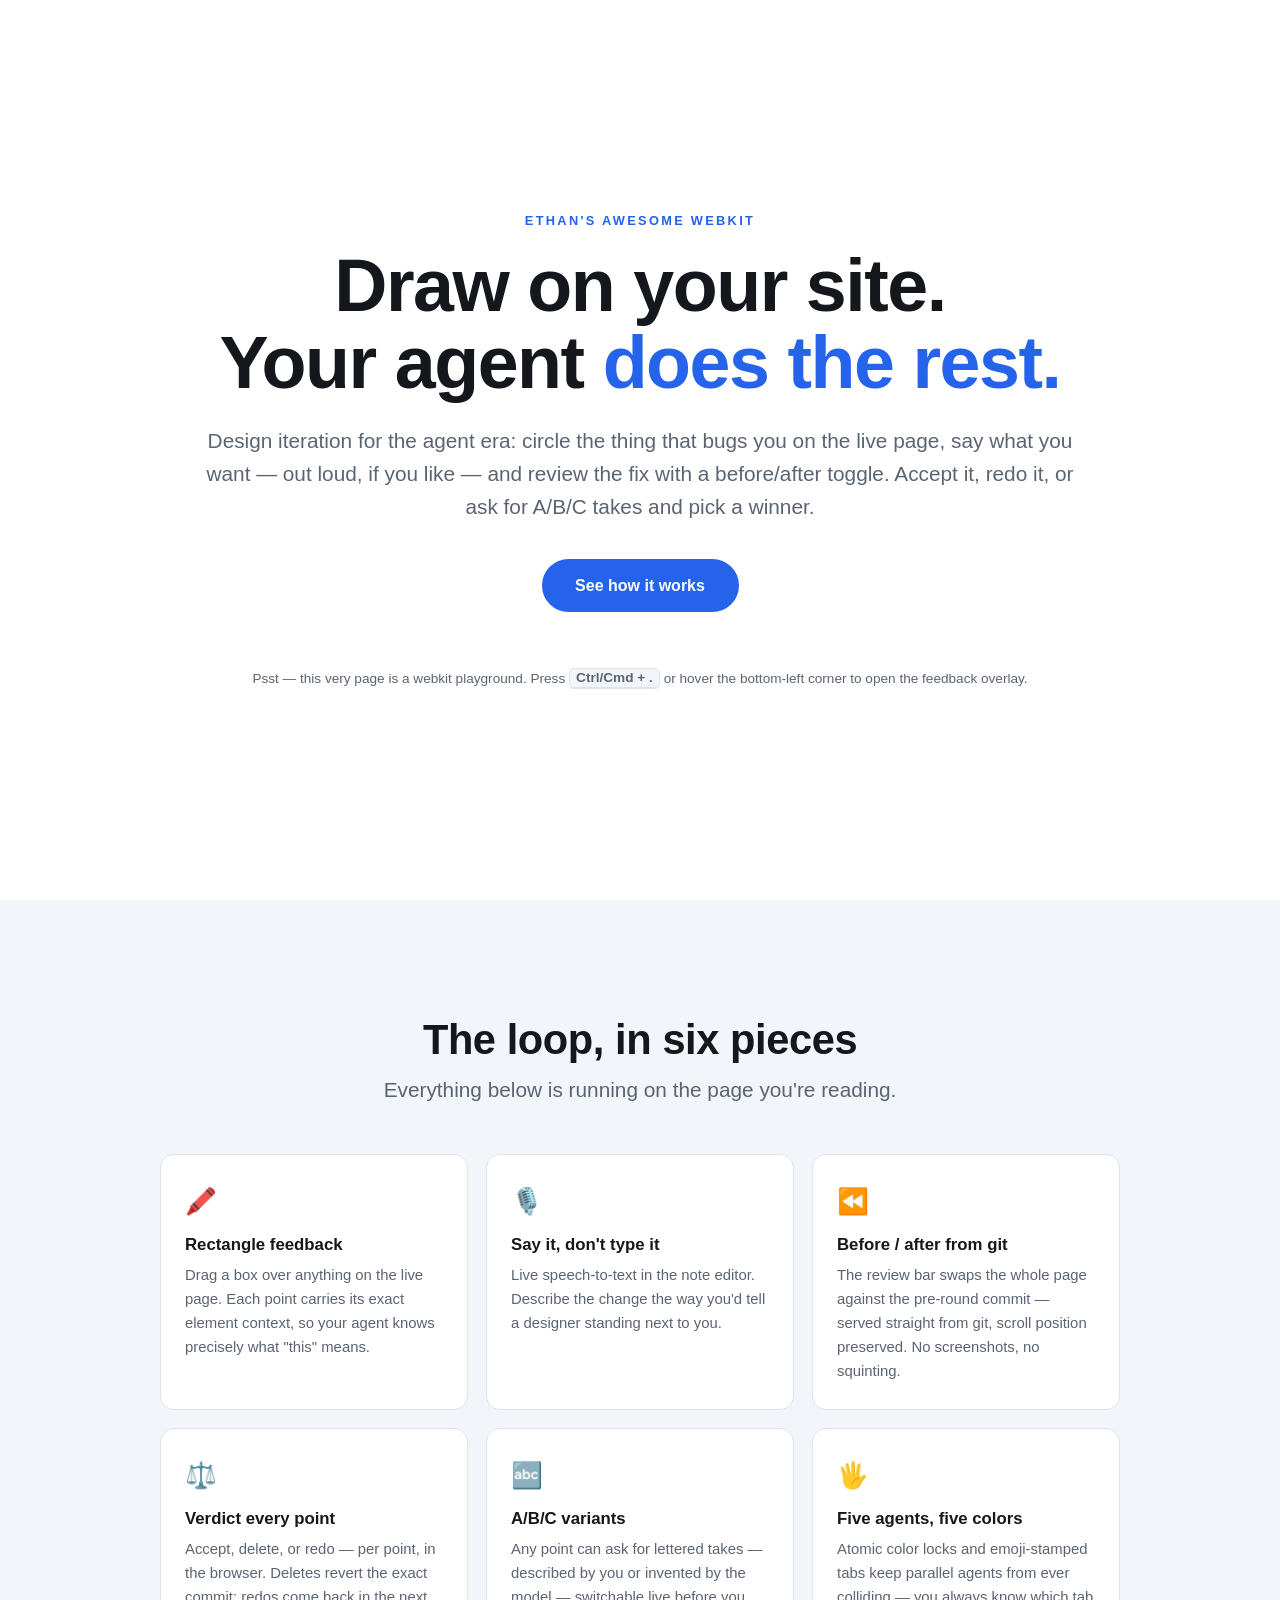
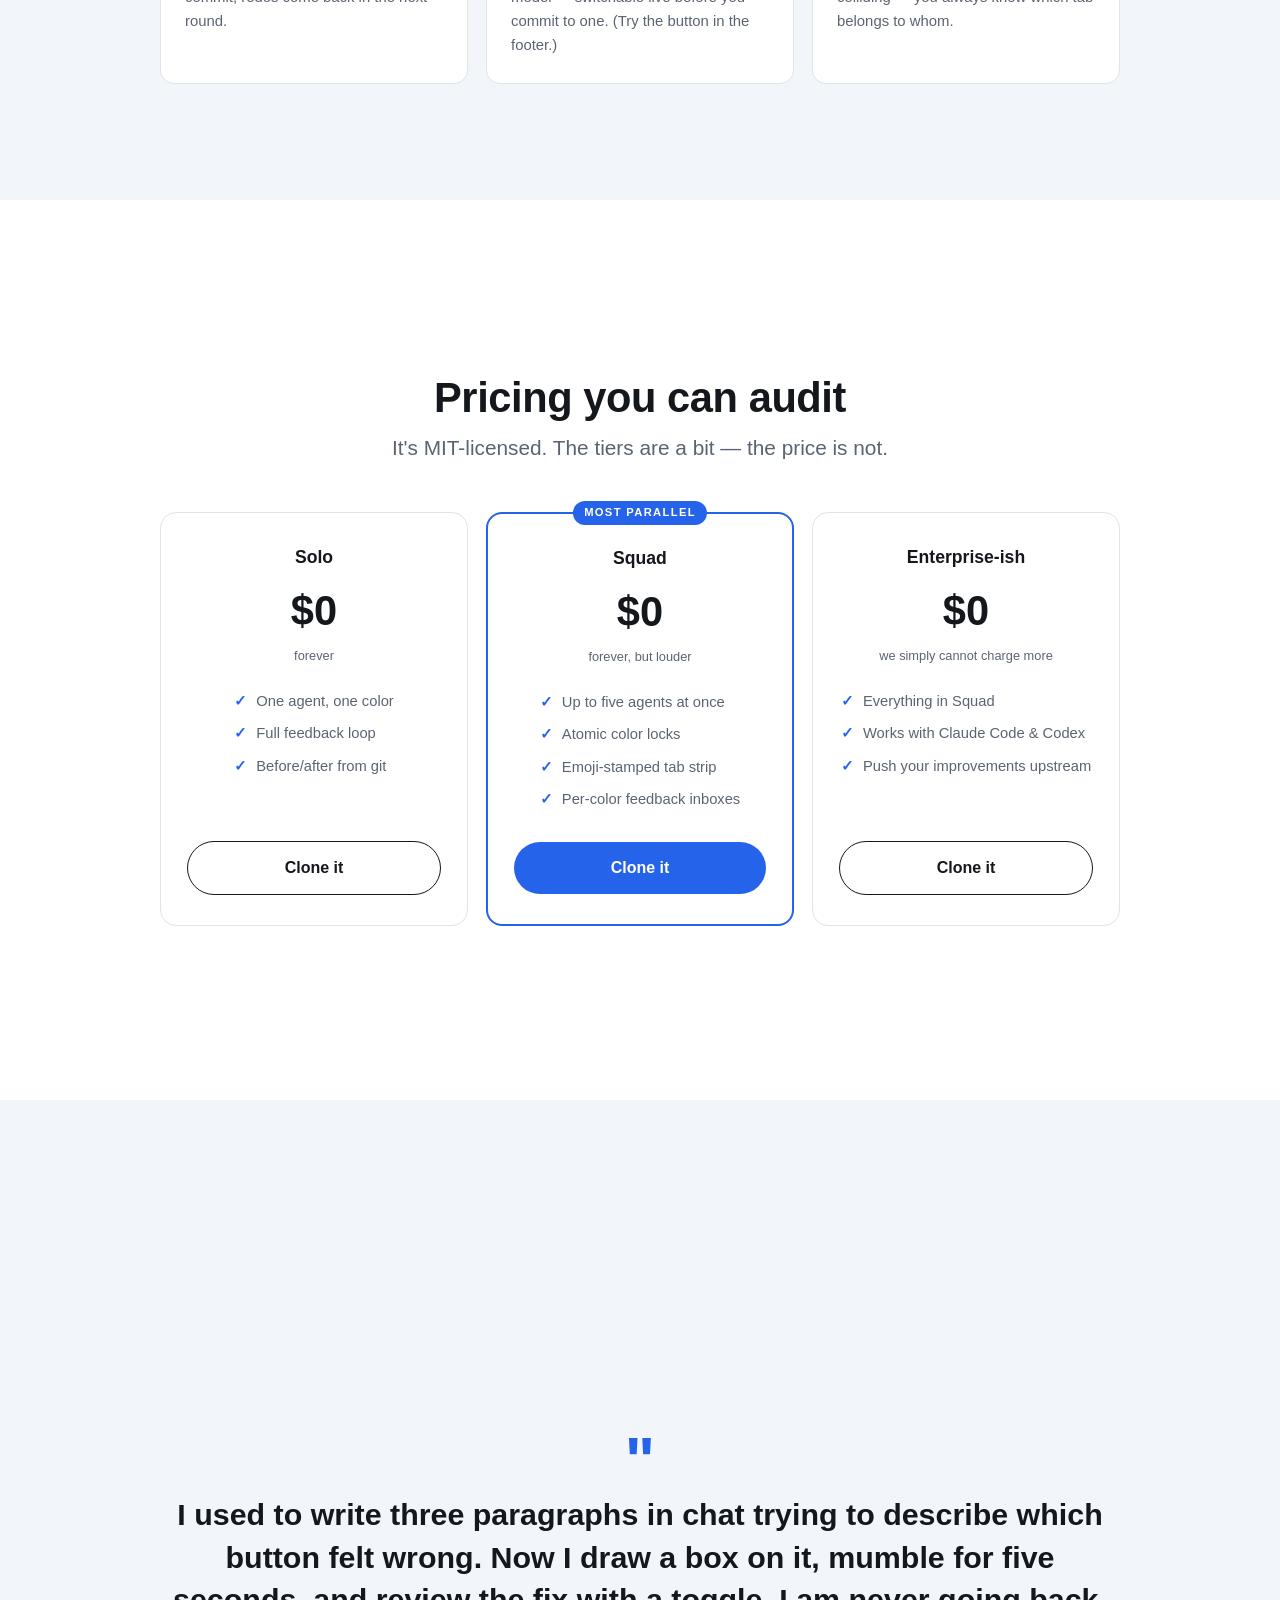
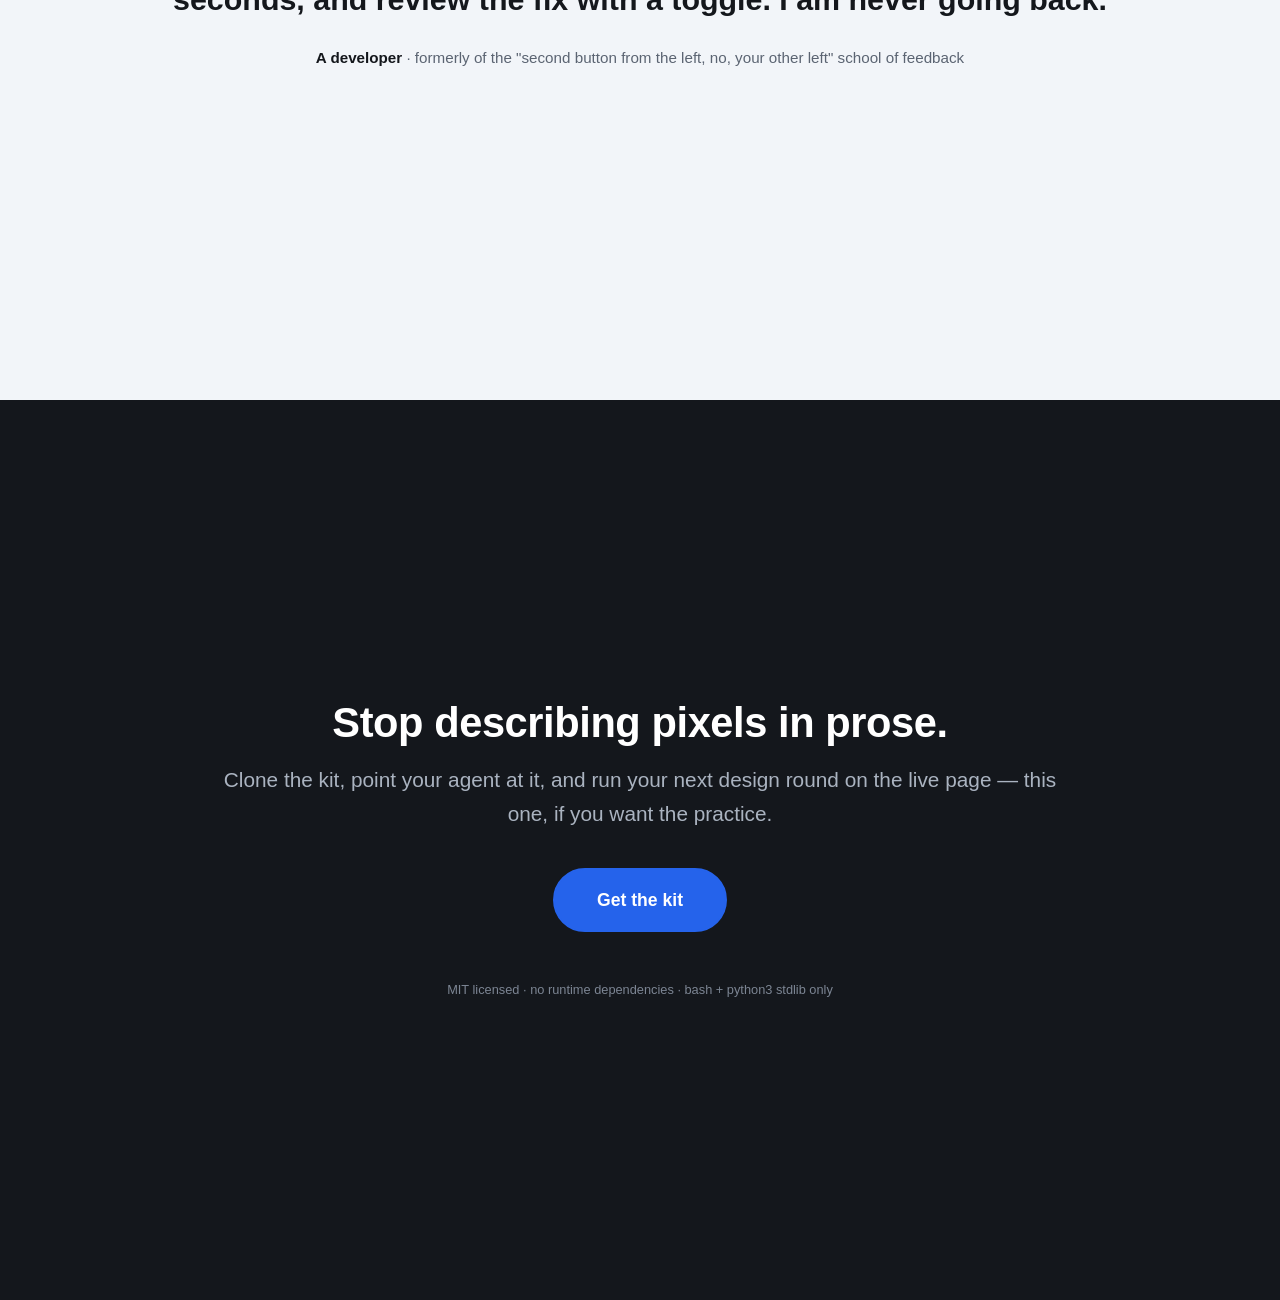
==== examples/demo-site/index.html @ feaa5b7f "Ethan's AWESOME WEBKIT v0.1.0 - agent-driven design iteration devkit A vendorable bundle other devel" ====
<!doctype html>
<html lang="en">
<head>
<meta charset="utf-8">
<meta name="viewport" content="width=device-width, initial-scale=1">
<title>Ethan's AWESOME WEBKIT — demo</title>
<!--
  Demo site for Ethan's AWESOME WEBKIT — deliberately self-contained (inline
  CSS/JS, zero external requests) so it works served by the kit's preview
  server with nothing else installed, and deliberately ABOUT the kit itself:
  when you run a feedback round against this page, the copy you're annotating
  is describing the loop you're using. Eat your own dogfood.

  It also ships one LIVE experiment on the footer section (id "cta", variants
  A/B) with the full marker contract — scope attribute, per-letter comment
  fences, the switcher widget — so the kit's variant review flow (the letter
  chip, chosenLetter accept, finalize) is testable out of the box.
-->
<style>
  /* --ink / --paper are the kit's two anchor tokens: the abc switcher widget
     styles itself from them (var(--ink), var(--paper)), so defining them here
     makes the dev chrome harmonize with the page for free. */
  :root {
    --ink: #14171c;
    --paper: #ffffff;
    --accent: #2563eb;      /* same blue as the webkit overlay accent */
    --muted: #5b6472;
    --wash: #f2f5f9;        /* tinted section background */
    --line: #dfe4ea;
  }

  * { margin: 0; padding: 0; box-sizing: border-box; }
  html { scroll-behavior: smooth; }
  body {
    font-family: -apple-system, BlinkMacSystemFont, "Segoe UI", Roboto, Helvetica, Arial, sans-serif;
    color: var(--ink);
    background: var(--paper);
    line-height: 1.6;
  }

  section {
    min-height: 100vh;
    display: flex;
    flex-direction: column;
    justify-content: center;
    align-items: center;
    padding: 8vh 24px;
  }
  .inner { max-width: 960px; width: 100%; }

  .eyebrow {
    font-size: .8rem;
    font-weight: 700;
    letter-spacing: .18em;
    text-transform: uppercase;
    color: var(--accent);
    margin-bottom: 1rem;
  }
  h1 { font-size: clamp(2.6rem, 7vw, 4.6rem); line-height: 1.05; letter-spacing: -.02em; font-weight: 800; }
  h2 { font-size: clamp(1.8rem, 4vw, 2.6rem); line-height: 1.15; letter-spacing: -.01em; font-weight: 800; margin-bottom: .6rem; }
  .lead { font-size: clamp(1.05rem, 2vw, 1.3rem); color: var(--muted); max-width: 42em; }

  .btn {
    display: inline-block;
    font-weight: 700;
    text-decoration: none;
    border-radius: 999px;
    padding: .85em 2.1em;
    transition: transform .12s ease, box-shadow .12s ease;
  }
  .btn:hover { transform: translateY(-2px); }
  .btn-primary { background: var(--accent); color: #fff; }
  .btn-primary:hover { box-shadow: 0 8px 24px rgba(37, 99, 235, .35); }

  /* ---- hero ---- */
  .hero { text-align: center; }
  .hero h1 span { color: var(--accent); }
  .hero .lead { margin: 1.4rem auto 2.2rem; }
  .hero-hint { margin-top: 3.5rem; font-size: .85rem; color: var(--muted); }
  .hero-hint kbd {
    font: inherit; font-weight: 700;
    border: 1px solid var(--line); border-bottom-width: 2px;
    border-radius: 5px; padding: .1em .45em; background: var(--wash);
  }

  /* ---- features ---- */
  .features { background: var(--wash); }
  .features-head { text-align: center; margin-bottom: 3rem; }
  .grid {
    display: grid;
    grid-template-columns: repeat(auto-fit, minmax(260px, 1fr));
    gap: 18px;
  }
  .card {
    background: var(--paper);
    border: 1px solid var(--line);
    border-radius: 14px;
    padding: 26px 24px;
  }
  .card .glyph { font-size: 1.6rem; margin-bottom: .6rem; }
  .card h3 { font-size: 1.05rem; margin-bottom: .35rem; }
  .card p { font-size: .93rem; color: var(--muted); }

  /* ---- pricing ---- */
  .pricing-head { text-align: center; margin-bottom: 3rem; }
  .plans {
    display: grid;
    grid-template-columns: repeat(auto-fit, minmax(240px, 1fr));
    gap: 18px;
    align-items: stretch;
  }
  .plan {
    border: 1px solid var(--line);
    border-radius: 16px;
    padding: 30px 26px;
    display: flex;
    flex-direction: column;
    text-align: center;
  }
  .plan.featured { border: 2px solid var(--accent); position: relative; }
  .plan.featured .flag {
    position: absolute; top: -13px; left: 50%; transform: translateX(-50%);
    background: var(--accent); color: #fff;
    font-size: .7rem; font-weight: 700; letter-spacing: .12em; text-transform: uppercase;
    border-radius: 999px; padding: .25em 1em; white-space: nowrap;
  }
  .plan h3 { font-size: 1.1rem; }
  .plan .price { font-size: 2.6rem; font-weight: 800; margin: .4rem 0 .1rem; }
  .plan .per { font-size: .8rem; color: var(--muted); margin-bottom: 1.2rem; }
  .plan ul { list-style: none; text-align: left; margin: 0 auto 1.6rem; font-size: .92rem; color: var(--muted); }
  .plan li { padding: .3em 0 .3em 1.5em; position: relative; }
  .plan li::before { content: "✓"; position: absolute; left: 0; color: var(--accent); font-weight: 700; }
  .plan .btn { margin-top: auto; }
  .btn-quiet { border: 1.6px solid var(--ink); color: var(--ink); }

  /* ---- testimonial ---- */
  .testimonial { background: var(--wash); text-align: center; }
  .quote-mark { font-size: 4rem; line-height: 1; color: var(--accent); font-weight: 800; }
  blockquote {
    font-size: clamp(1.3rem, 2.8vw, 1.9rem);
    font-weight: 600;
    line-height: 1.4;
    max-width: 34em;
    margin: 0 auto 1.6rem;
  }
  .attribution { color: var(--muted); font-size: .95rem; }
  .attribution strong { color: var(--ink); }

  /* ---- footer CTA (hosts the live abc experiment "cta") ---- */
  .cta {
    background: var(--ink);
    color: var(--paper);
    text-align: center;
  }
  .cta h2 { color: var(--paper); }
  .cta .lead { color: #aab3c0; margin: 1rem auto 2.4rem; }
  .cta .fine { margin-top: 3rem; font-size: .8rem; color: #7c8593; }
  .cta .fine a { color: inherit; }

  /* Base look shared by both CTA variants — everything letter-specific lives
     in the fenced blocks below, keyed on scope + letter per the abc contract. */
  .cta-btn {
    display: inline-block;
    font-weight: 700;
    text-decoration: none;
    border-radius: 999px;
    padding: .9em 2.4em;
    font-size: 1.1rem;
    transition: transform .12s ease, box-shadow .12s ease, background .12s ease, color .12s ease;
  }
  .cta-btn:hover { transform: translateY(-2px); }

  /* ABC:cta:A */
  [data-abc-scope="cta"][data-abc="A"] .cta-btn {
    background: var(--accent);
    color: #fff;
    border: 2px solid var(--accent);
  }
  [data-abc-scope="cta"][data-abc="A"] .cta-btn:hover {
    box-shadow: 0 10px 30px rgba(37, 99, 235, .45);
  }
  /* /ABC:cta:A */

  /* ABC:cta:B */
  [data-abc-scope="cta"][data-abc="B"] .cta-btn {
    background: transparent;
    color: var(--paper);
    border: 2px solid var(--paper);
    font-size: 1.35rem;
    padding: 1.05em 2.9em;
  }
  [data-abc-scope="cta"][data-abc="B"] .cta-btn:hover {
    background: var(--paper);
    color: var(--ink);
  }
  /* /ABC:cta:B */
</style>
</head>
<body>

<!-- ======================= 1 · hero ======================= -->
<section class="hero" id="top">
  <div class="inner">
    <div class="eyebrow">Ethan's AWESOME WEBKIT</div>
    <h1>Draw on your site.<br>Your agent <span>does the rest.</span></h1>
    <p class="lead">
      Design iteration for the agent era: circle the thing that bugs you on the
      live page, say what you want — out loud, if you like — and review the fix
      with a before/after toggle. Accept it, redo it, or ask for A/B/C takes and
      pick a winner.
    </p>
    <a class="btn btn-primary" href="#features">See how it works</a>
    <p class="hero-hint">
      Psst — this very page is a webkit playground. Press <kbd>Ctrl/Cmd + .</kbd>
      or hover the bottom-left corner to open the feedback overlay.
    </p>
  </div>
</section>

<!-- ======================= 2 · features ======================= -->
<section class="features" id="features">
  <div class="inner">
    <div class="features-head">
      <h2>The loop, in six pieces</h2>
      <p class="lead" style="margin: 0 auto;">Everything below is running on the page you're reading.</p>
    </div>
    <div class="grid">
      <div class="card">
        <div class="glyph">🖍️</div>
        <h3>Rectangle feedback</h3>
        <p>Drag a box over anything on the live page. Each point carries its exact
           element context, so your agent knows precisely what "this" means.</p>
      </div>
      <div class="card">
        <div class="glyph">🎙️</div>
        <h3>Say it, don't type it</h3>
        <p>Live speech-to-text in the note editor. Describe the change the way you'd
           tell a designer standing next to you.</p>
      </div>
      <div class="card">
        <div class="glyph">⏪</div>
        <h3>Before / after from git</h3>
        <p>The review bar swaps the whole page against the pre-round commit — served
           straight from git, scroll position preserved. No screenshots, no squinting.</p>
      </div>
      <div class="card">
        <div class="glyph">⚖️</div>
        <h3>Verdict every point</h3>
        <p>Accept, delete, or redo — per point, in the browser. Deletes revert the
           exact commit; redos come back in the next round.</p>
      </div>
      <div class="card">
        <div class="glyph">🔤</div>
        <h3>A/B/C variants</h3>
        <p>Any point can ask for lettered takes — described by you or invented by the
           model — switchable live before you commit to one. (Try the button in the
           footer.)</p>
      </div>
      <div class="card">
        <div class="glyph">🖐️</div>
        <h3>Five agents, five colors</h3>
        <p>Atomic color locks and emoji-stamped tabs keep parallel agents from ever
           colliding — you always know which tab belongs to whom.</p>
      </div>
    </div>
  </div>
</section>

<!-- ======================= 3 · pricing ======================= -->
<section class="pricing" id="pricing">
  <div class="inner">
    <div class="pricing-head">
      <h2>Pricing you can audit</h2>
      <p class="lead" style="margin: 0 auto;">It's MIT-licensed. The tiers are a bit — the price is not.</p>
    </div>
    <div class="plans">
      <div class="plan">
        <h3>Solo</h3>
        <div class="price">$0</div>
        <div class="per">forever</div>
        <ul>
          <li>One agent, one color</li>
          <li>Full feedback loop</li>
          <li>Before/after from git</li>
        </ul>
        <a class="btn btn-quiet" href="#get">Clone it</a>
      </div>
      <div class="plan featured">
        <div class="flag">Most parallel</div>
        <h3>Squad</h3>
        <div class="price">$0</div>
        <div class="per">forever, but louder</div>
        <ul>
          <li>Up to five agents at once</li>
          <li>Atomic color locks</li>
          <li>Emoji-stamped tab strip</li>
          <li>Per-color feedback inboxes</li>
        </ul>
        <a class="btn btn-primary" href="#get">Clone it</a>
      </div>
      <div class="plan">
        <h3>Enterprise-ish</h3>
        <div class="price">$0</div>
        <div class="per">we simply cannot charge more</div>
        <ul>
          <li>Everything in Squad</li>
          <li>Works with Claude Code &amp; Codex</li>
          <li>Push your improvements upstream</li>
        </ul>
        <a class="btn btn-quiet" href="#get">Clone it</a>
      </div>
    </div>
  </div>
</section>

<!-- ======================= 4 · testimonial ======================= -->
<section class="testimonial">
  <div class="inner">
    <div class="quote-mark">"</div>
    <blockquote>
      I used to write three paragraphs in chat trying to describe which button felt
      wrong. Now I draw a box on it, mumble for five seconds, and review the fix
      with a toggle. I am never going back.
    </blockquote>
    <p class="attribution"><strong>A developer</strong> · formerly of the "second button from the left, no, your other left" school of feedback</p>
  </div>
</section>

<!-- ======================= 5 · footer CTA ======================= -->
<!-- Live abc experiment "cta": A = solid accent button, B = larger outlined
     button. Toggle with the bottom-left switcher; deep-link with ?abc-cta=B. -->
<section class="cta" id="get" data-abc-scope="cta">
  <div class="inner">
    <h2>Stop describing pixels in prose.</h2>
    <p class="lead">
      Clone the kit, point your agent at it, and run your next design round on the
      live page — this one, if you want the practice.
    </p>
    <!-- ABC:cta:A -->
    <a class="cta-btn" data-abc-only="A" href="#top">Get the kit</a>
    <!-- /ABC:cta:A -->
    <!-- ABC:cta:B -->
    <a class="cta-btn" data-abc-only="B" href="#top">Get the kit</a>
    <!-- /ABC:cta:B -->
    <p class="fine">MIT licensed · no runtime dependencies · bash + python3 stdlib only</p>
  </div>
</section>

<!-- ABC:widget cta — section-scoped variation switcher (dev-only; removed at finalize) -->
<script>
(() => {
  /* ABC:config */
  const ID      = 'cta';    // experiment id — MUST equal the section's data-abc-scope="…"
  const LETTERS = 'AB';     // one letter per live variation, in cycle order
  const RELOAD  = false;    // true → each switch reloads the page (for draw-in / scroll scenes)
  /* /ABC:config */

  // --- shared manager: defined ONCE, even if several widget blocks are pasted on a page ---
  const M = window.__abc || (window.__abc = (() => {
    const insts = [];
    const st = document.createElement('style');
    st.textContent =
      '.abc-switch{position:fixed;left:14px;bottom:14px;z-index:2147483000;width:36px;height:36px;' +
      'border-radius:50%;border:1.6px solid var(--ink,#14171c);background:var(--paper,#fff);' +
      'color:var(--ink,#14171c);font:700 16px/33px "Rubik",-apple-system,sans-serif;' +
      'text-align:center;cursor:pointer;opacity:.55;user-select:none;' +
      '-webkit-tap-highlight-color:transparent;transition:opacity .16s ease}' +
      '.abc-switch:hover{opacity:1}.abc-switch[hidden]{display:none}';
    document.head.appendChild(st);
    let raf = 0;
    function recompute() {
      raf = 0;
      const vh = innerHeight;
      for (const i of insts) {
        const r = i.scope.getBoundingClientRect();
        const shown = Math.min(r.bottom, vh) - Math.max(r.top, 0);
        // "the section I'm looking at": crosses the viewport's central band, OR a tall
        // section fills half the view, OR a short section sits fully on screen.
        i.visible = r.bottom > 0 && r.top < vh &&
          ((r.top < vh * 0.6 && r.bottom > vh * 0.4) || shown >= vh * 0.5 ||
           (r.height > 0 && shown >= r.height * 0.6));
        i.btn.hidden = !i.visible;
      }
      // stack whatever buttons are visible so they never overlap (topmost section lowest)
      insts.filter(i => i.visible).sort((a, b) => a.top() - b.top())
        .forEach((i, n) => { i.btn.style.bottom = (14 + n * 46) + 'px'; });
    }
    const schedule = () => { if (!raf) raf = requestAnimationFrame(recompute); };
    addEventListener('scroll', schedule, { passive: true });
    addEventListener('resize', schedule);
    return {
      add(inst) { insts.push(inst); schedule(); },
      get(id) { return insts.find(i => i.id === id) || null; },
      list() { return insts.map(i => i.id); },
      relayout: schedule,
    };
  })());

  // --- this experiment ---
  const scope = document.querySelector('[data-abc-scope="' + ID + '"]');
  if (!scope) { console.warn('[abc] no element with data-abc-scope="' + ID + '"'); return; }
  const KEY = 'abc:' + location.pathname + ':' + ID;

  let cur = (new URLSearchParams(location.search).get('abc-' + ID) || '').toUpperCase()
         || localStorage.getItem(KEY) || LETTERS[0];
  if (!LETTERS.includes(cur)) cur = LETTERS[0];

  const btn = document.createElement('button');
  btn.type = 'button';
  btn.className = 'abc-switch';
  btn.dataset.abcFor = ID;   // which experiment this button drives (runtime-only; aids QA)
  btn.hidden = true;
  btn.title = ID + ' variation — click: next, ⌥click: previous';
  document.body.appendChild(btn);

  function apply(letter) {
    cur = letter;
    localStorage.setItem(KEY, cur);
    scope.setAttribute('data-abc', cur);
    btn.textContent = cur;
    scope.querySelectorAll('[data-abc-only]').forEach(el => {
      el.style.display = el.getAttribute('data-abc-only').split(/\s+/).includes(cur) ? '' : 'none';
    });
    scope.dispatchEvent(new CustomEvent('abc:change', { detail: { id: ID, variant: cur }, bubbles: true }));
  }

  btn.addEventListener('click', e => {
    const step = e.altKey ? LETTERS.length - 1 : 1;
    const next = LETTERS[(LETTERS.indexOf(cur) + step) % LETTERS.length];
    if (RELOAD) {
      localStorage.setItem(KEY, next);
      sessionStorage.setItem('abc:scroll', String(scrollY));
      const u = new URL(location.href);
      u.searchParams.set('abc-' + ID, next);
      location.href = u.href;
    } else apply(next);
  });

  M.add({
    id: ID, scope, btn, visible: false,
    top: () => scope.getBoundingClientRect().top,
    letters: LETTERS, get current() { return cur; }, set: apply,
  });

  const y = sessionStorage.getItem('abc:scroll');
  if (y !== null) { sessionStorage.removeItem('abc:scroll'); addEventListener('load', () => scrollTo(0, +y)); }

  apply(cur);
})();
</script>
<!-- /ABC:widget cta -->

</body>
</html>
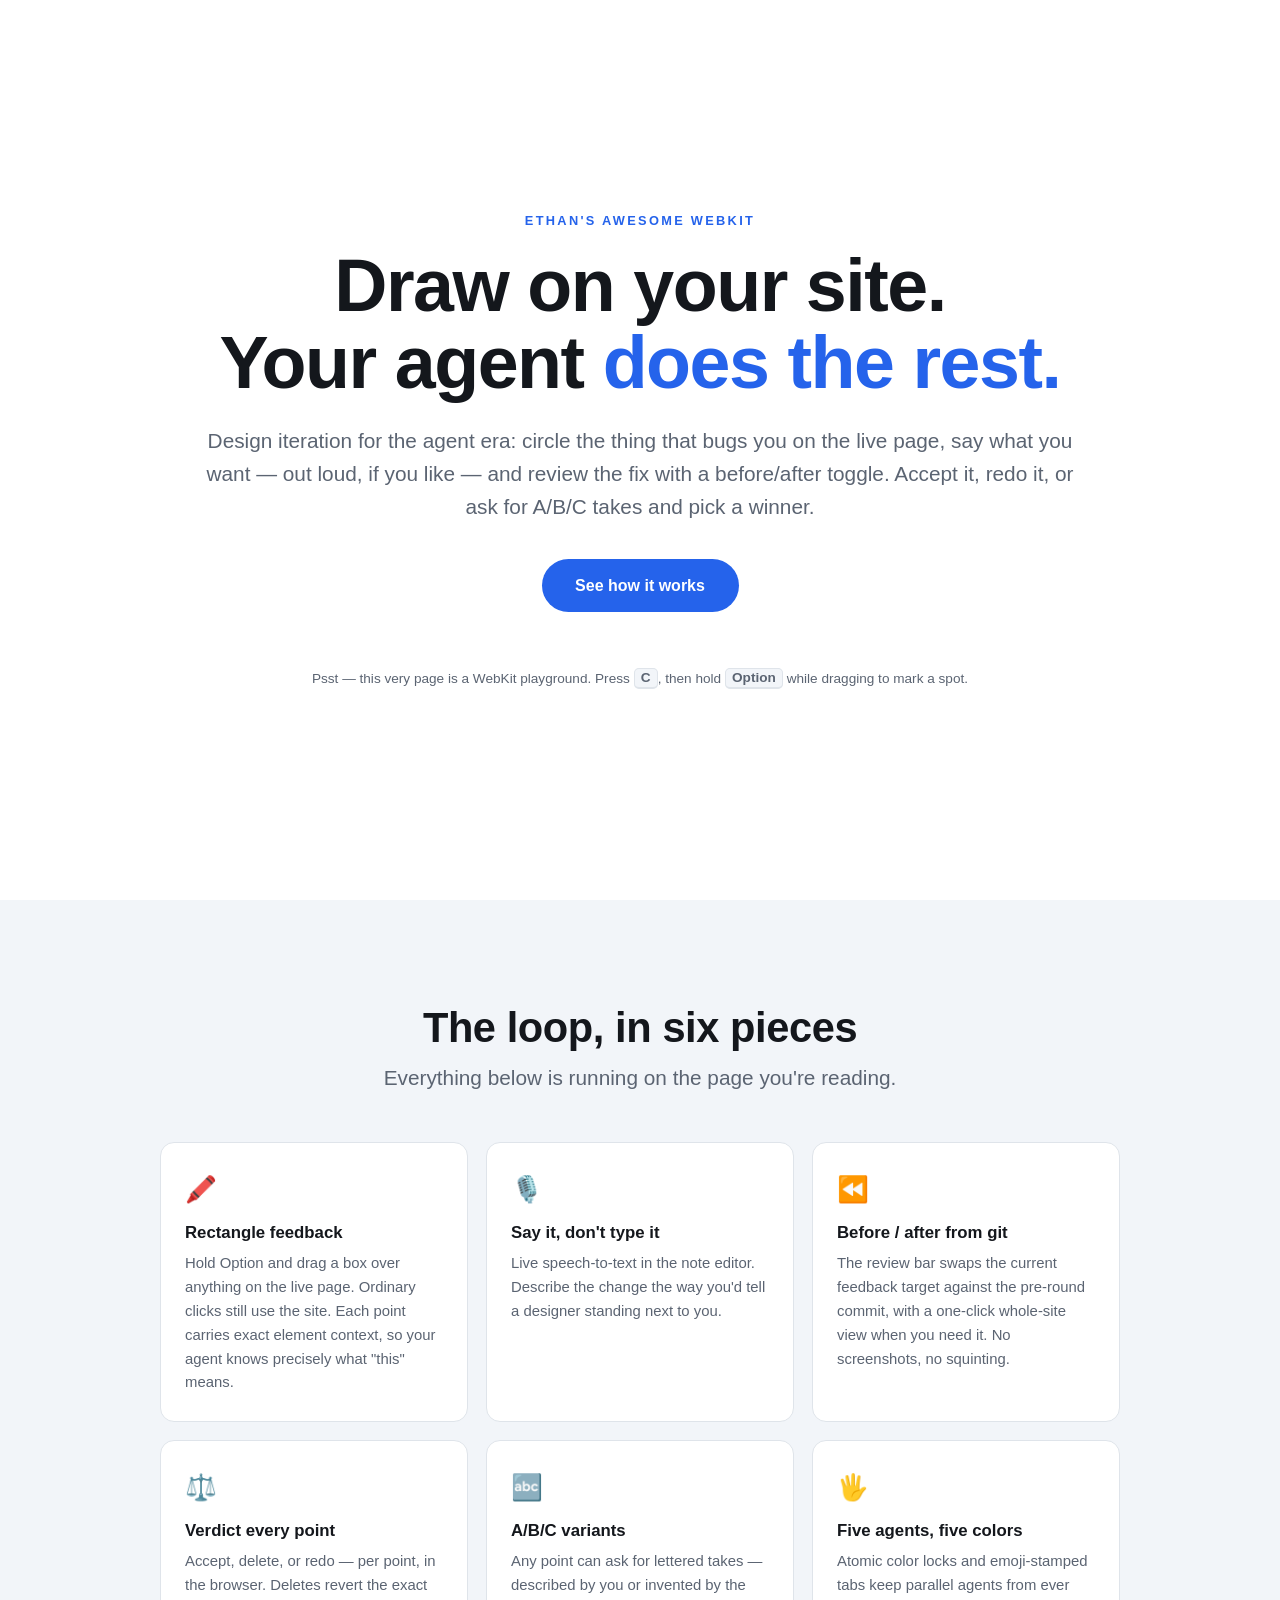
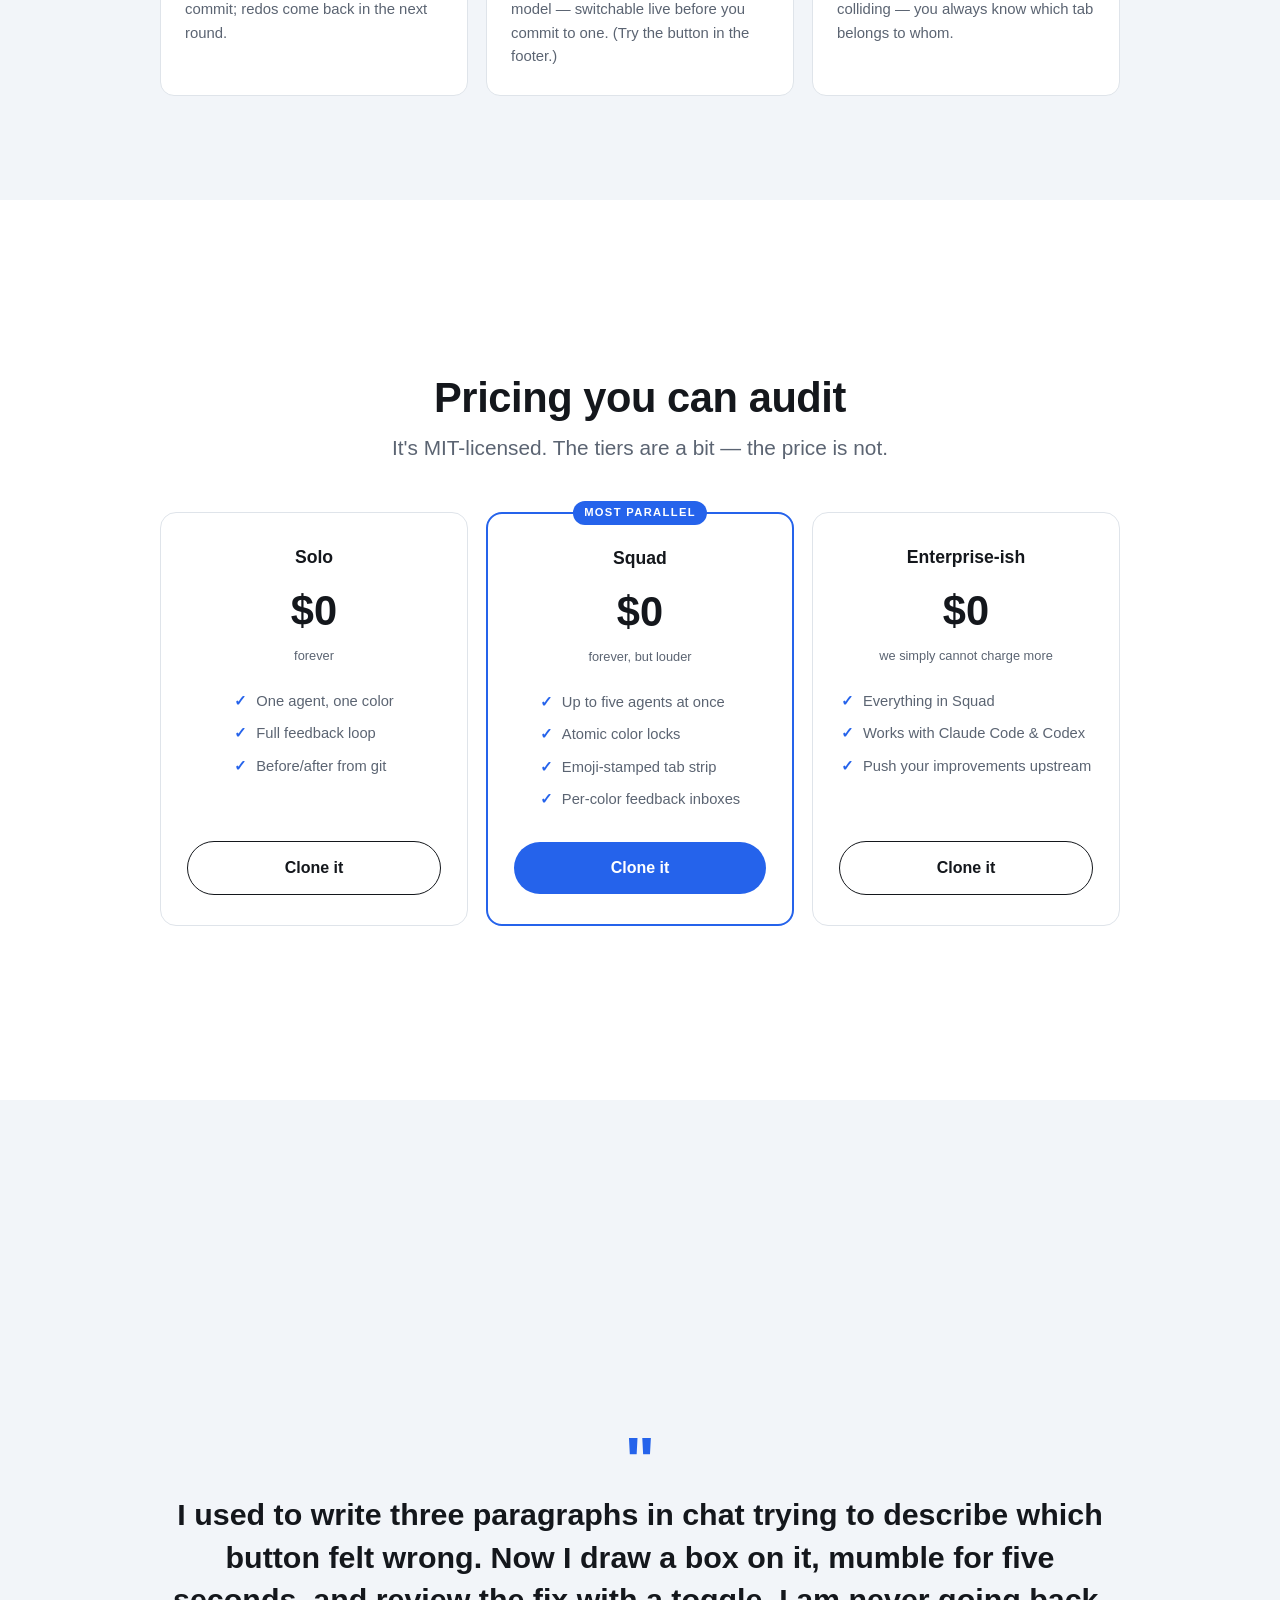
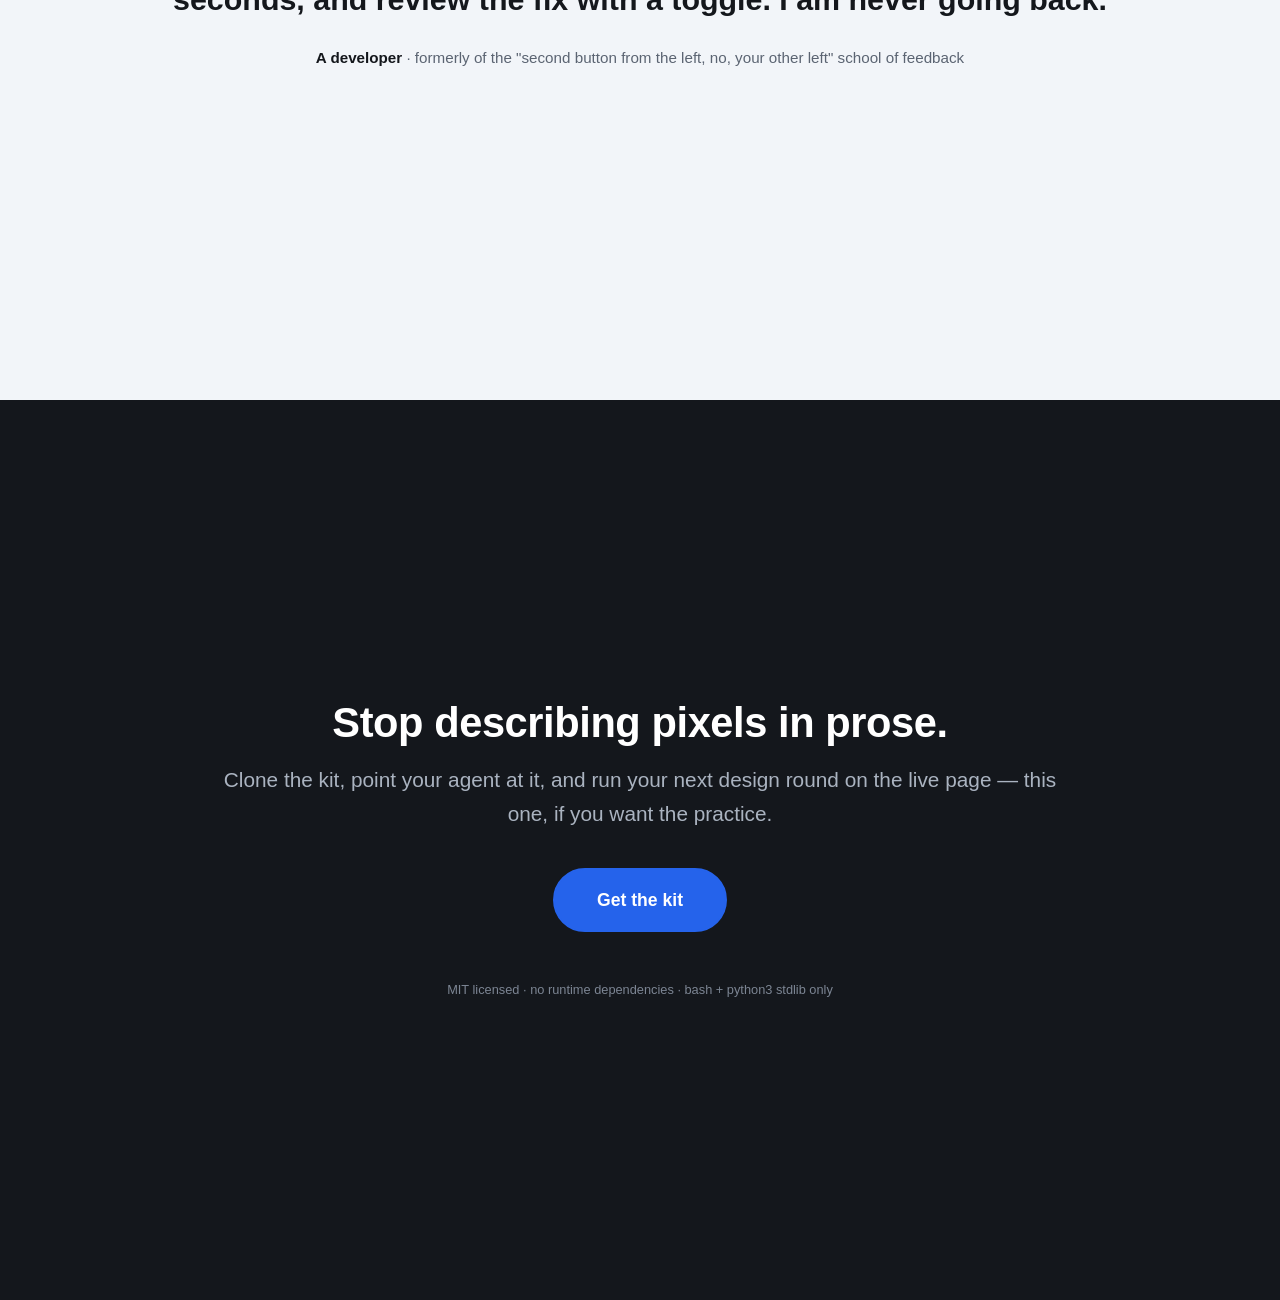
==== commit de86b372: "feat: make website interaction click-first" ====
--- a/examples/demo-site/index.html
+++ b/examples/demo-site/index.html
@@ -211,8 +211,8 @@
     </p>
     <a class="btn btn-primary" href="#features">See how it works</a>
     <p class="hero-hint">
-      Psst — this very page is a webkit playground. Press <kbd>Ctrl/Cmd + .</kbd>
-      or hover the bottom-left corner to open the feedback overlay.
+      Psst — this very page is a WebKit playground. Press <kbd>C</kbd>, then hold
+      <kbd>Option</kbd> while dragging to mark a spot.
     </p>
   </div>
 </section>
@@ -228,8 +228,9 @@
       <div class="card">
         <div class="glyph">🖍️</div>
         <h3>Rectangle feedback</h3>
-        <p>Drag a box over anything on the live page. Each point carries its exact
-           element context, so your agent knows precisely what "this" means.</p>
+        <p>Hold Option and drag a box over anything on the live page. Ordinary clicks
+           still use the site. Each point carries exact element context, so your agent
+           knows precisely what "this" means.</p>
       </div>
       <div class="card">
         <div class="glyph">🎙️</div>
@@ -240,8 +241,8 @@
       <div class="card">
         <div class="glyph">⏪</div>
         <h3>Before / after from git</h3>
-        <p>The review bar swaps the whole page against the pre-round commit — served
-           straight from git, scroll position preserved. No screenshots, no squinting.</p>
+        <p>The review bar swaps the current feedback target against the pre-round commit,
+           with a one-click whole-site view when you need it. No screenshots, no squinting.</p>
       </div>
       <div class="card">
         <div class="glyph">⚖️</div>
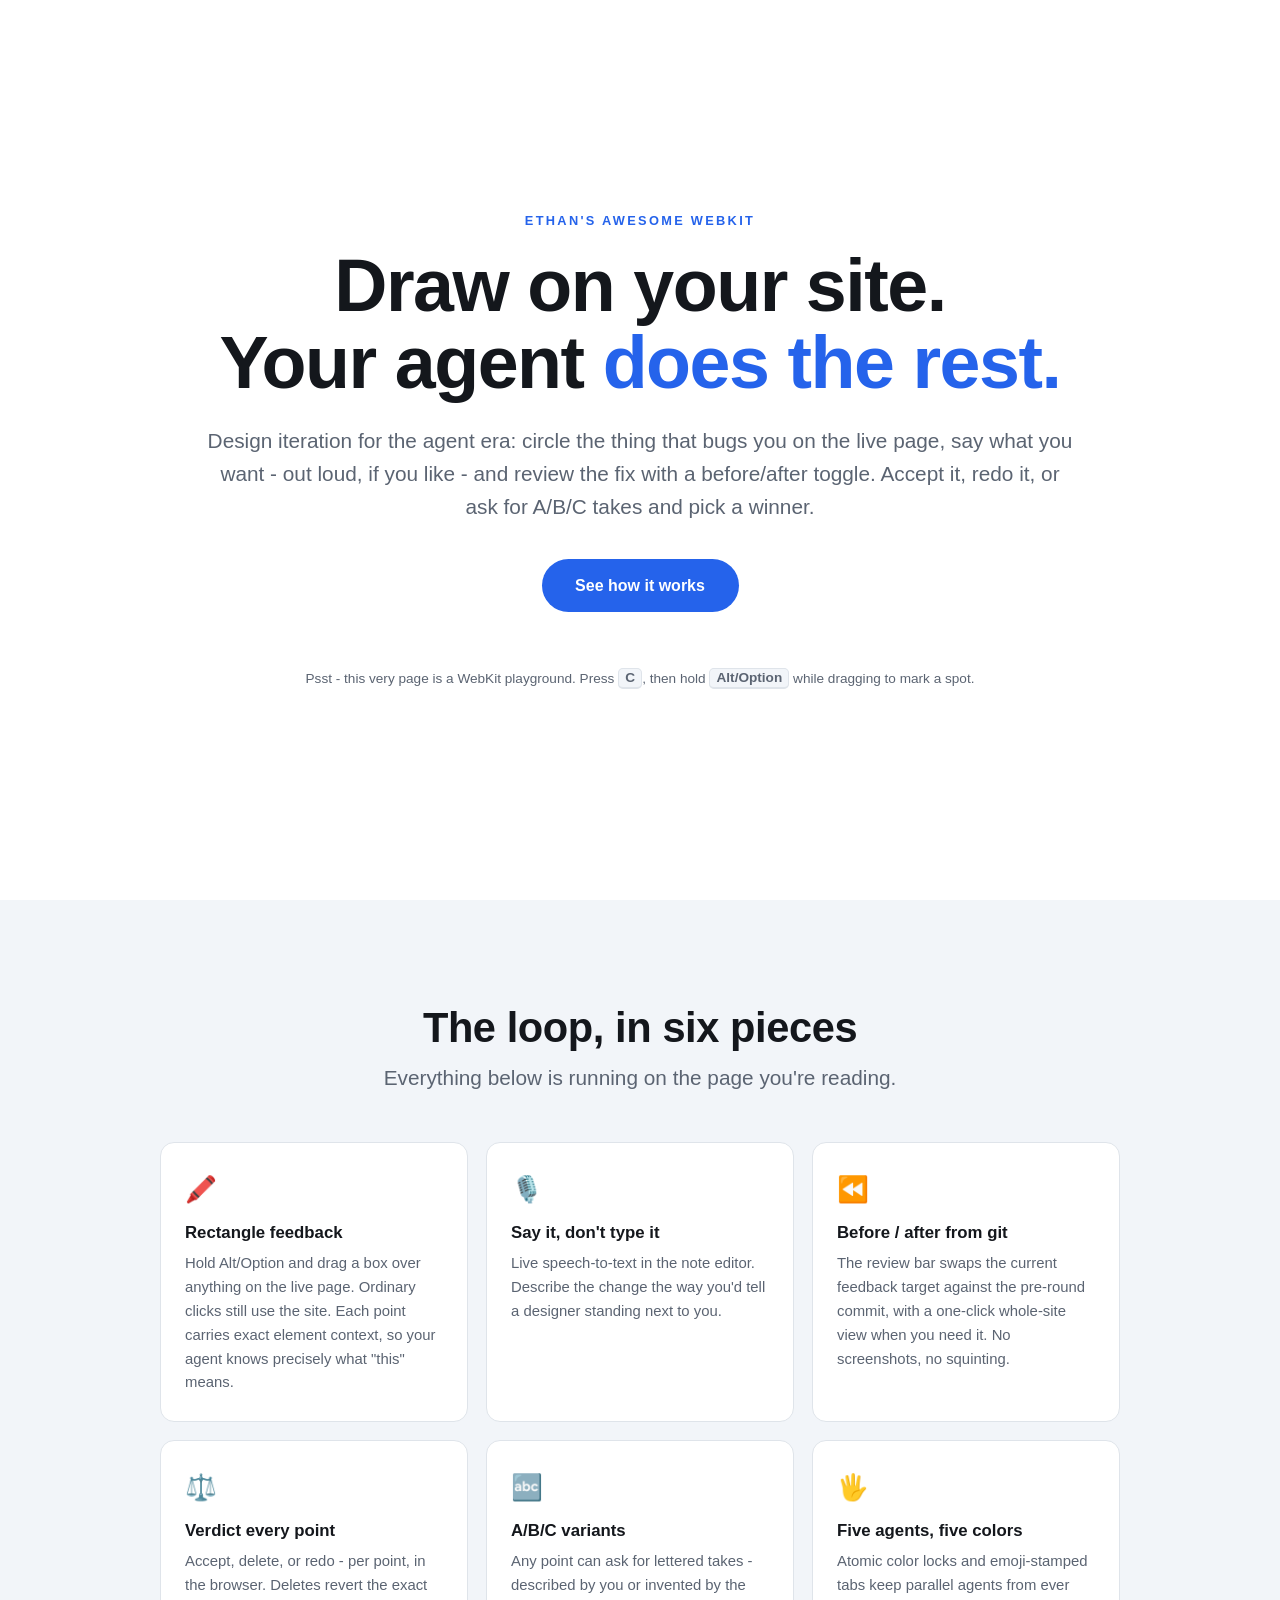
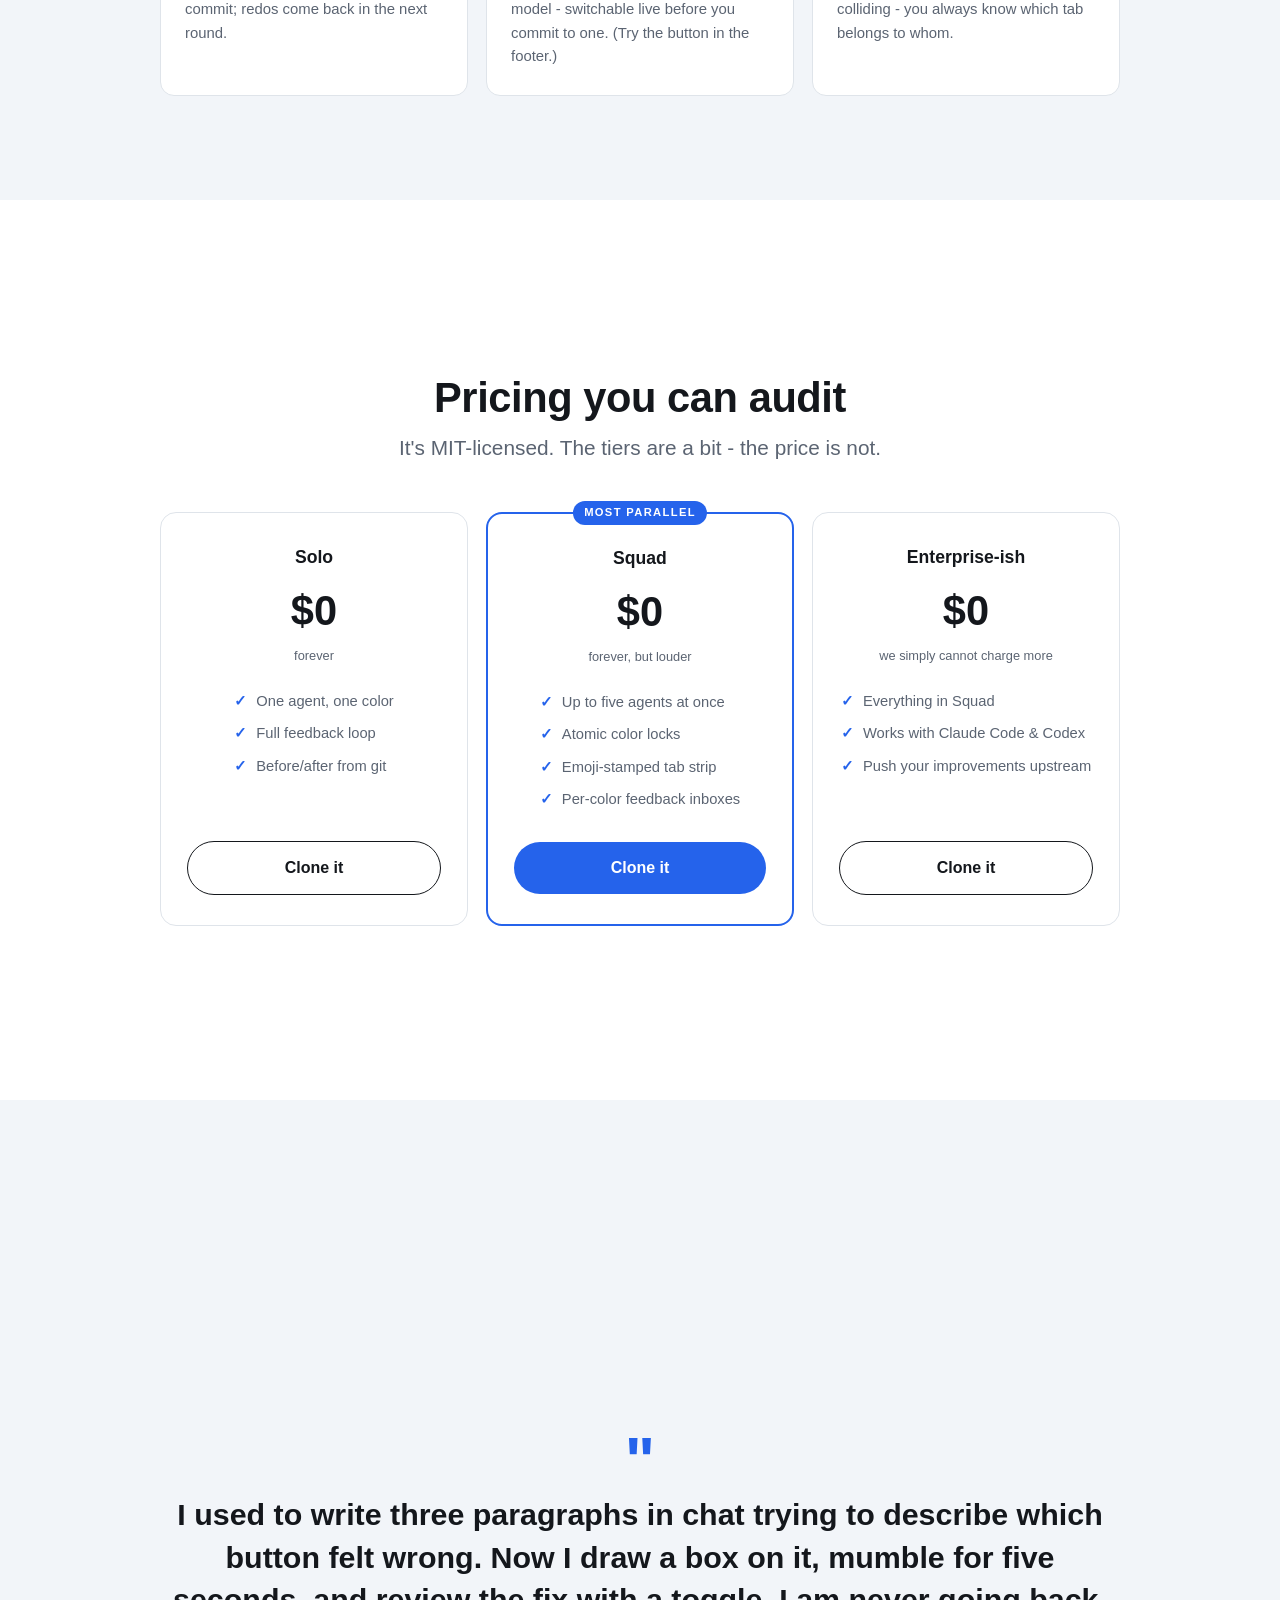
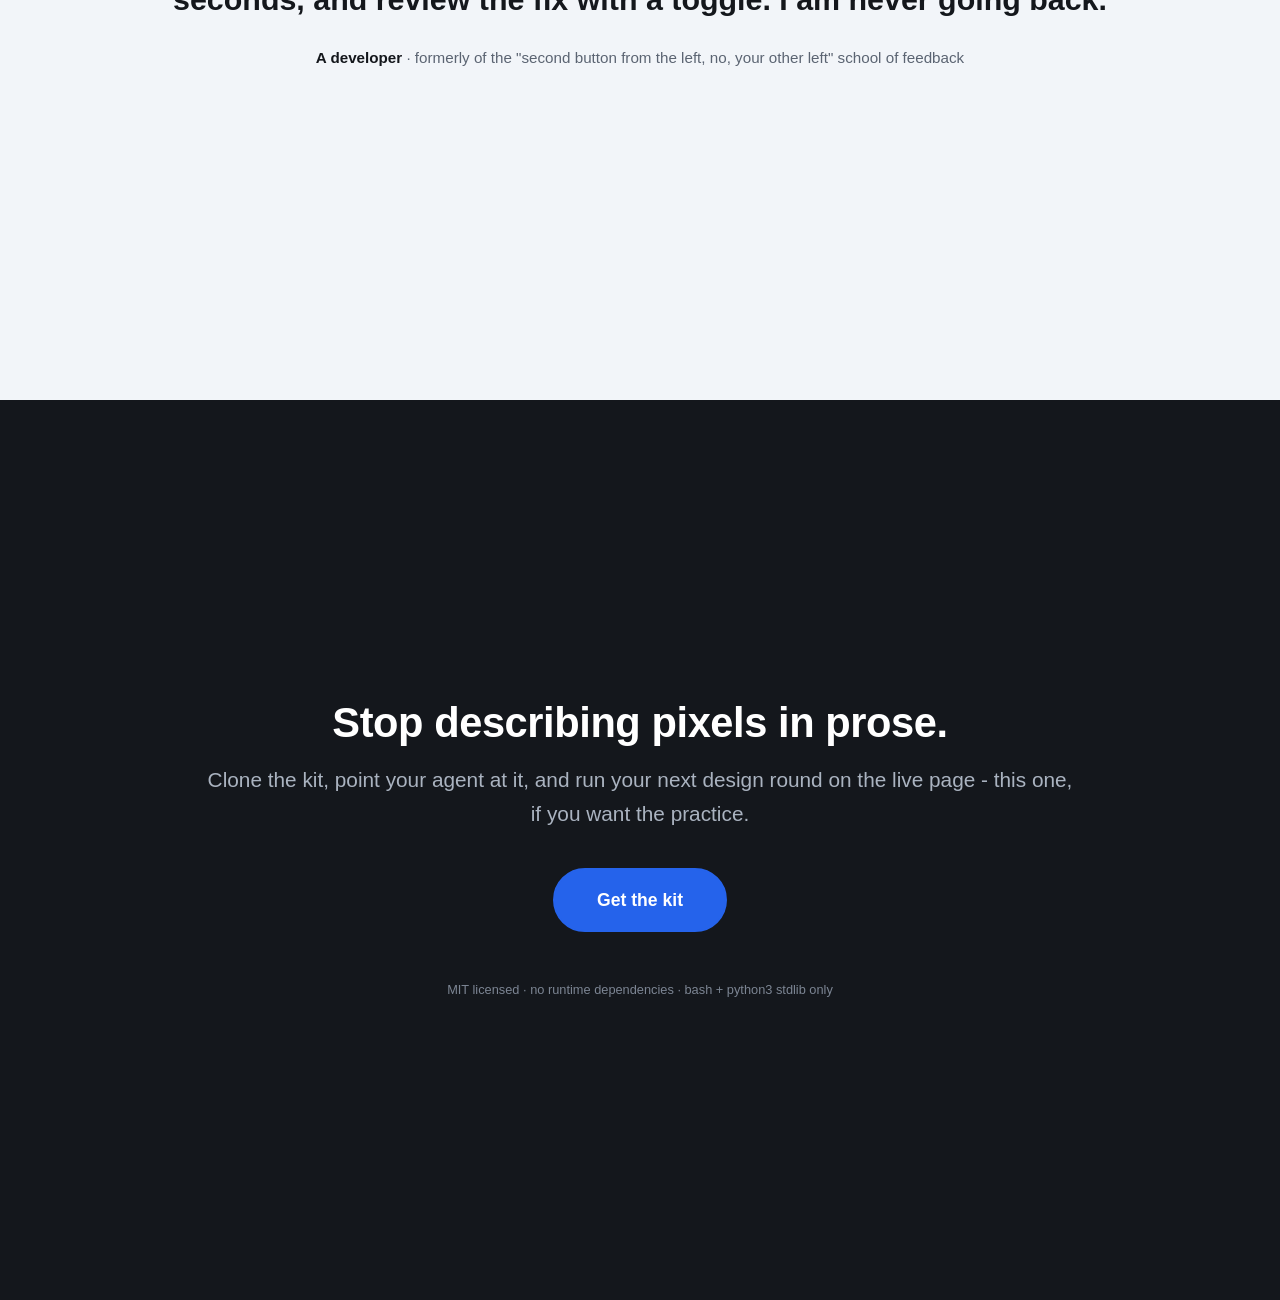
==== commit 14960165: "Harden AWESOME WEBKIT for public release" ====
--- a/examples/demo-site/index.html
+++ b/examples/demo-site/index.html
@@ -3,17 +3,17 @@
 <head>
 <meta charset="utf-8">
 <meta name="viewport" content="width=device-width, initial-scale=1">
-<title>Ethan's AWESOME WEBKIT — demo</title>
+<title>Ethan's AWESOME WEBKIT - demo</title>
 <!--
-  Demo site for Ethan's AWESOME WEBKIT — deliberately self-contained (inline
+  Demo site for Ethan's AWESOME WEBKIT - deliberately self-contained (inline
   CSS/JS, zero external requests) so it works served by the kit's preview
   server with nothing else installed, and deliberately ABOUT the kit itself:
   when you run a feedback round against this page, the copy you're annotating
   is describing the loop you're using. Eat your own dogfood.
 
   It also ships one LIVE experiment on the footer section (id "cta", variants
-  A/B) with the full marker contract — scope attribute, per-letter comment
-  fences, the switcher widget — so the kit's variant review flow (the letter
+  A/B) with the full marker contract - scope attribute, per-letter comment
+  fences, the switcher widget - so the kit's variant review flow (the letter
   chip, chosenLetter accept, finalize) is testable out of the box.
 -->
 <style>
@@ -157,7 +157,7 @@
   .cta .fine { margin-top: 3rem; font-size: .8rem; color: #7c8593; }
   .cta .fine a { color: inherit; }
 
-  /* Base look shared by both CTA variants — everything letter-specific lives
+  /* Base look shared by both CTA variants - everything letter-specific lives
      in the fenced blocks below, keyed on scope + letter per the abc contract. */
   .cta-btn {
     display: inline-block;
@@ -170,6 +170,15 @@
   }
   .cta-btn:hover { transform: translateY(-2px); }
 
+  @media (prefers-reduced-motion: reduce) {
+    html { scroll-behavior: auto; }
+    *, *::before, *::after {
+      animation-duration: .01ms !important;
+      animation-iteration-count: 1 !important;
+      transition-duration: .01ms !important;
+    }
+  }
+
   /* ABC:cta:A */
   [data-abc-scope="cta"][data-abc="A"] .cta-btn {
     background: var(--accent);
@@ -205,14 +214,14 @@
     <h1>Draw on your site.<br>Your agent <span>does the rest.</span></h1>
     <p class="lead">
       Design iteration for the agent era: circle the thing that bugs you on the
-      live page, say what you want — out loud, if you like — and review the fix
+      live page, say what you want - out loud, if you like - and review the fix
       with a before/after toggle. Accept it, redo it, or ask for A/B/C takes and
       pick a winner.
     </p>
     <a class="btn btn-primary" href="#features">See how it works</a>
     <p class="hero-hint">
-      Psst — this very page is a WebKit playground. Press <kbd>C</kbd>, then hold
-      <kbd>Option</kbd> while dragging to mark a spot.
+      Psst - this very page is a WebKit playground. Press <kbd>C</kbd>, then hold
+      <kbd>Alt/Option</kbd> while dragging to mark a spot.
     </p>
   </div>
 </section>
@@ -226,42 +235,42 @@
     </div>
     <div class="grid">
       <div class="card">
-        <div class="glyph">🖍️</div>
+        <div class="glyph" aria-hidden="true">🖍️</div>
         <h3>Rectangle feedback</h3>
-        <p>Hold Option and drag a box over anything on the live page. Ordinary clicks
+        <p>Hold Alt/Option and drag a box over anything on the live page. Ordinary clicks
            still use the site. Each point carries exact element context, so your agent
            knows precisely what "this" means.</p>
       </div>
       <div class="card">
-        <div class="glyph">🎙️</div>
+        <div class="glyph" aria-hidden="true">🎙️</div>
         <h3>Say it, don't type it</h3>
         <p>Live speech-to-text in the note editor. Describe the change the way you'd
            tell a designer standing next to you.</p>
       </div>
       <div class="card">
-        <div class="glyph">⏪</div>
+        <div class="glyph" aria-hidden="true">⏪</div>
         <h3>Before / after from git</h3>
         <p>The review bar swaps the current feedback target against the pre-round commit,
            with a one-click whole-site view when you need it. No screenshots, no squinting.</p>
       </div>
       <div class="card">
-        <div class="glyph">⚖️</div>
+        <div class="glyph" aria-hidden="true">⚖️</div>
         <h3>Verdict every point</h3>
-        <p>Accept, delete, or redo — per point, in the browser. Deletes revert the
+        <p>Accept, delete, or redo - per point, in the browser. Deletes revert the
            exact commit; redos come back in the next round.</p>
       </div>
       <div class="card">
-        <div class="glyph">🔤</div>
+        <div class="glyph" aria-hidden="true">🔤</div>
         <h3>A/B/C variants</h3>
-        <p>Any point can ask for lettered takes — described by you or invented by the
-           model — switchable live before you commit to one. (Try the button in the
+        <p>Any point can ask for lettered takes - described by you or invented by the
+           model - switchable live before you commit to one. (Try the button in the
            footer.)</p>
       </div>
       <div class="card">
-        <div class="glyph">🖐️</div>
+        <div class="glyph" aria-hidden="true">🖐️</div>
         <h3>Five agents, five colors</h3>
         <p>Atomic color locks and emoji-stamped tabs keep parallel agents from ever
-           colliding — you always know which tab belongs to whom.</p>
+           colliding - you always know which tab belongs to whom.</p>
       </div>
     </div>
   </div>
@@ -272,7 +281,7 @@
   <div class="inner">
     <div class="pricing-head">
       <h2>Pricing you can audit</h2>
-      <p class="lead" style="margin: 0 auto;">It's MIT-licensed. The tiers are a bit — the price is not.</p>
+      <p class="lead" style="margin: 0 auto;">It's MIT-licensed. The tiers are a bit - the price is not.</p>
     </div>
     <div class="plans">
       <div class="plan">
@@ -317,7 +326,7 @@
 <!-- ======================= 4 · testimonial ======================= -->
 <section class="testimonial">
   <div class="inner">
-    <div class="quote-mark">"</div>
+    <div class="quote-mark" aria-hidden="true">"</div>
     <blockquote>
       I used to write three paragraphs in chat trying to describe which button felt
       wrong. Now I draw a box on it, mumble for five seconds, and review the fix
@@ -335,7 +344,7 @@
     <h2>Stop describing pixels in prose.</h2>
     <p class="lead">
       Clone the kit, point your agent at it, and run your next design round on the
-      live page — this one, if you want the practice.
+      live page - this one, if you want the practice.
     </p>
     <!-- ABC:cta:A -->
     <a class="cta-btn" data-abc-only="A" href="#top">Get the kit</a>
@@ -347,17 +356,52 @@
   </div>
 </section>
 
-<!-- ABC:widget cta — section-scoped variation switcher (dev-only; removed at finalize) -->
+<!-- ABC:widget cta - section-scoped variation switcher (dev-only; removed at finalize) -->
 <script>
 (() => {
   /* ABC:config */
-  const ID      = 'cta';    // experiment id — MUST equal the section's data-abc-scope="…"
-  const LETTERS = 'AB';     // one letter per live variation, in cycle order
-  const RELOAD  = false;    // true → each switch reloads the page (for draw-in / scroll scenes)
+  const ID      = 'cta';   // experiment id; MUST equal the section's data-abc-scope value
+  const LETTERS = 'AB';   // one letter per live variation, in cycle order
+  const RELOAD  = false;    // true reloads the page after each switch
   /* /ABC:config */
 
-  // --- shared manager: defined ONCE, even if several widget blocks are pasted on a page ---
-  const M = window.__abc || (window.__abc = (() => {
+  if (!/^[A-Za-z0-9][A-Za-z0-9_-]{0,63}$/.test(ID)) {
+    console.warn('[abc] invalid experiment id:', ID);
+    return;
+  }
+  const VARIANTS = [...LETTERS];
+  if (!/^[A-J]{1,10}$/.test(LETTERS) || new Set(VARIANTS).size !== VARIANTS.length) {
+    console.warn('[abc] LETTERS must contain unique A-J variants:', LETTERS);
+    return;
+  }
+
+  function safeStorage(name) {
+    try {
+      const storage = window[name];
+      return {
+        get(key) { try { return storage.getItem(key); } catch (e) { return null; } },
+        set(key, value) { try { storage.setItem(key, value); } catch (e) { /* unavailable */ } },
+        remove(key) { try { storage.removeItem(key); } catch (e) { /* unavailable */ } },
+      };
+    } catch (e) {
+      return { get() { return null; }, set() {}, remove() {} };
+    }
+  }
+  const LOCAL = safeStorage('localStorage');
+  const SESSION = safeStorage('sessionStorage');
+
+  // Shared manager: defined once, even if several widgets are pasted on a page.
+  const existingManager = window.__abc;
+  if (existingManager && (
+    typeof existingManager.add !== 'function' ||
+    typeof existingManager.get !== 'function' ||
+    typeof existingManager.list !== 'function' ||
+    typeof existingManager.relayout !== 'function'
+  )) {
+    console.warn('[abc] window.__abc is already in use by an incompatible value');
+    return;
+  }
+  const M = existingManager || (window.__abc = (() => {
     const insts = [];
     const st = document.createElement('style');
     st.textContent =
@@ -366,7 +410,9 @@
       'color:var(--ink,#14171c);font:700 16px/33px "Rubik",-apple-system,sans-serif;' +
       'text-align:center;cursor:pointer;opacity:.55;user-select:none;' +
       '-webkit-tap-highlight-color:transparent;transition:opacity .16s ease}' +
-      '.abc-switch:hover{opacity:1}.abc-switch[hidden]{display:none}';
+      '.abc-switch:hover{opacity:1}.abc-switch:focus-visible{opacity:1;outline:3px solid #2563eb;' +
+      'outline-offset:3px}.abc-switch[hidden]{display:none}' +
+      '@media(prefers-reduced-motion:reduce){.abc-switch{transition:none}}';
     document.head.appendChild(st);
     let raf = 0;
     function recompute() {
@@ -390,61 +436,103 @@
     addEventListener('scroll', schedule, { passive: true });
     addEventListener('resize', schedule);
     return {
-      add(inst) { insts.push(inst); schedule(); },
+      add(inst) {
+        if (insts.some(i => i.id === inst.id)) {
+          console.warn('[abc] duplicate experiment id:', inst.id);
+          return false;
+        }
+        insts.push(inst);
+        schedule();
+        return true;
+      },
       get(id) { return insts.find(i => i.id === id) || null; },
       list() { return insts.map(i => i.id); },
       relayout: schedule,
     };
   })());
 
-  // --- this experiment ---
+  if (M.get(ID)) {
+    console.warn('[abc] duplicate experiment id:', ID);
+    return;
+  }
+
+  // This experiment.
   const scope = document.querySelector('[data-abc-scope="' + ID + '"]');
   if (!scope) { console.warn('[abc] no element with data-abc-scope="' + ID + '"'); return; }
   const KEY = 'abc:' + location.pathname + ':' + ID;
+  const SCROLL_KEY = KEY + ':scroll';
+  const ORIGINAL_DISPLAY = new WeakMap();
 
   let cur = (new URLSearchParams(location.search).get('abc-' + ID) || '').toUpperCase()
-         || localStorage.getItem(KEY) || LETTERS[0];
-  if (!LETTERS.includes(cur)) cur = LETTERS[0];
+         || LOCAL.get(KEY) || VARIANTS[0];
+  if (!VARIANTS.includes(cur)) cur = VARIANTS[0];
 
   const btn = document.createElement('button');
   btn.type = 'button';
   btn.className = 'abc-switch';
   btn.dataset.abcFor = ID;   // which experiment this button drives (runtime-only; aids QA)
   btn.hidden = true;
-  btn.title = ID + ' variation — click: next, ⌥click: previous';
+  btn.title = ID + ' variation. Click for next; Alt/Option-click for previous.';
   document.body.appendChild(btn);
 
   function apply(letter) {
-    cur = letter;
-    localStorage.setItem(KEY, cur);
+    if (typeof letter !== 'string') return false;
+    const next = letter.toUpperCase();
+    if (!VARIANTS.includes(next)) {
+      console.warn('[abc] unknown variation for ' + ID + ':', letter);
+      return false;
+    }
+    cur = next;
+    LOCAL.set(KEY, cur);
     scope.setAttribute('data-abc', cur);
     btn.textContent = cur;
+    btn.setAttribute(
+      'aria-label',
+      ID + ' variation ' + cur + '. Click for next variation; Alt/Option-click for previous variation.'
+    );
     scope.querySelectorAll('[data-abc-only]').forEach(el => {
-      el.style.display = el.getAttribute('data-abc-only').split(/\s+/).includes(cur) ? '' : 'none';
+      if (el.closest('[data-abc-scope]') !== scope) return;
+      if (!ORIGINAL_DISPLAY.has(el)) ORIGINAL_DISPLAY.set(el, el.style.display);
+      el.style.display = el.getAttribute('data-abc-only').split(/\s+/).includes(cur)
+        ? ORIGINAL_DISPLAY.get(el)
+        : 'none';
     });
     scope.dispatchEvent(new CustomEvent('abc:change', { detail: { id: ID, variant: cur }, bubbles: true }));
+    return true;
   }
 
   btn.addEventListener('click', e => {
-    const step = e.altKey ? LETTERS.length - 1 : 1;
-    const next = LETTERS[(LETTERS.indexOf(cur) + step) % LETTERS.length];
+    const step = e.altKey ? VARIANTS.length - 1 : 1;
+    const next = VARIANTS[(VARIANTS.indexOf(cur) + step) % VARIANTS.length];
     if (RELOAD) {
-      localStorage.setItem(KEY, next);
-      sessionStorage.setItem('abc:scroll', String(scrollY));
+      LOCAL.set(KEY, next);
+      SESSION.set(SCROLL_KEY, String(Math.max(0, scrollY)));
       const u = new URL(location.href);
       u.searchParams.set('abc-' + ID, next);
       location.href = u.href;
     } else apply(next);
   });
 
-  M.add({
+  const added = M.add({
     id: ID, scope, btn, visible: false,
     top: () => scope.getBoundingClientRect().top,
     letters: LETTERS, get current() { return cur; }, set: apply,
   });
-
-  const y = sessionStorage.getItem('abc:scroll');
-  if (y !== null) { sessionStorage.removeItem('abc:scroll'); addEventListener('load', () => scrollTo(0, +y)); }
+  if (added === false) {
+    btn.remove();
+    return;
+  }
+
+  const y = SESSION.get(SCROLL_KEY);
+  if (y !== null) {
+    SESSION.remove(SCROLL_KEY);
+    const position = Number(y);
+    if (Number.isFinite(position) && position >= 0) {
+      const restore = () => scrollTo(0, position);
+      if (document.readyState === 'complete') requestAnimationFrame(restore);
+      else addEventListener('load', restore, { once: true });
+    }
+  }
 
   apply(cur);
 })();
